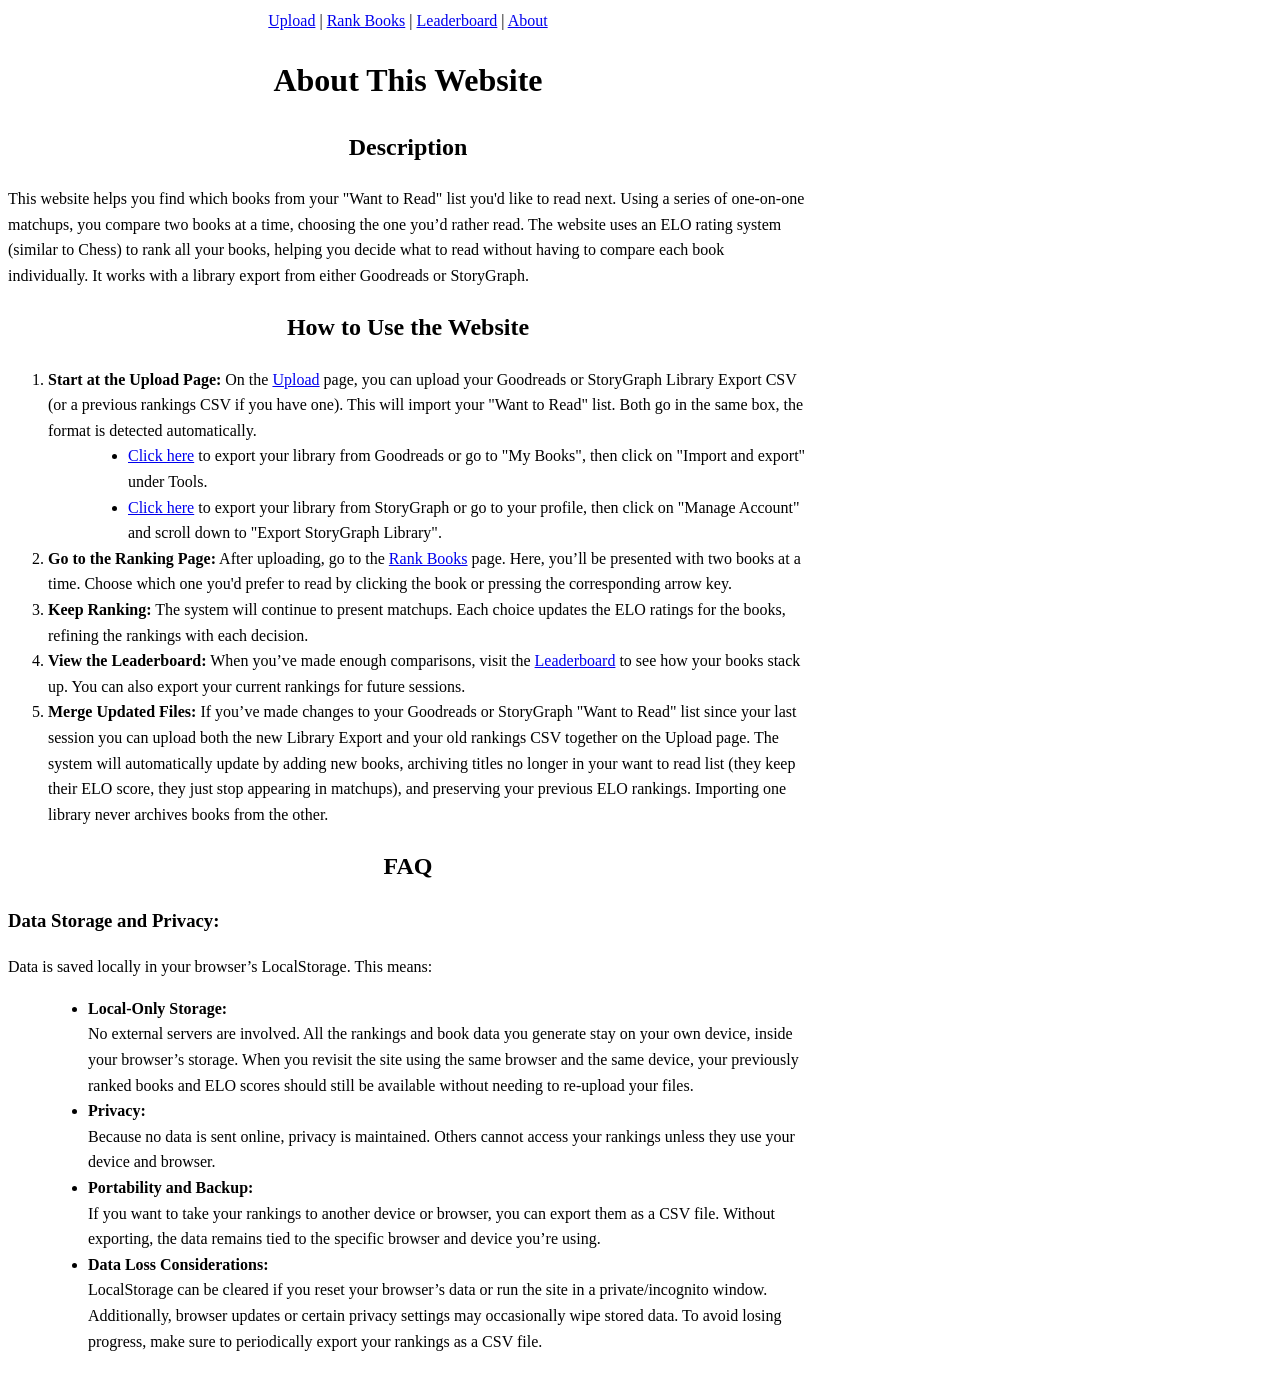
==== about.html @ 06711cfe "Add StoryGraph import and rename to To-Read ELO Ranker The site is no longer tied to Goodreads, so t" ====
<!DOCTYPE html>
<html lang="en">

<head>
    <meta charset="UTF-8">
    <meta name="viewport" content="width=device-width, initial-scale=1.0">
    <title>To-Read ELO Ranker - About</title>
    <link rel="stylesheet" href="css/styles.css">
    <style>
        body {
            max-width: 800px;
            line-height: 1.6;
        }

        h1,
        h2 {
            text-align: center;
        }

        section {
            margin-bottom: 20px;
        }

        ul {
            list-style-type: disc;
            margin-left: 40px;
        }
    </style>
</head>

<body>
    <nav style="text-align:center;">
        <a href="index.html">Upload</a> |
        <a href="ranking.html">Rank Books</a> |
        <a href="leaderboard.html">Leaderboard</a> |
        <a href="about.html">About</a>
    </nav>

    <h1>About This Website</h1>

    <section>
        <h2>Description</h2>
        <p>
            This website helps you find which books from your "Want to Read" list you'd like to read next.
            Using a series of one-on-one matchups, you compare two books at a time, choosing the one you’d rather read.
            The website uses an ELO rating system (similar to Chess) to rank all your books, helping you decide what to
            read without having to compare each book individually.
            It works with a library export from either Goodreads or StoryGraph.
        </p>
    </section>

    <section>
        <h2>How to Use the Website</h2>
        <ol>
            <li><strong>Start at the Upload Page:</strong> On the <a href="index.html">Upload</a> page,
                you can upload your Goodreads or StoryGraph Library Export CSV (or a previous rankings CSV if you
                have one). This will import your "Want to Read" list. Both go in the same box, the format is detected
                automatically.
                <ul>
                    <li><a href="https://www.goodreads.com/review/import">Click here</a> to export your library from
                        Goodreads or go to "My Books", then click on "Import and export" under Tools.</li>
                    <li><a href="https://app.thestorygraph.com/user-export">Click here</a> to export your library from
                        StoryGraph or go to your profile, then click on "Manage Account" and scroll down to "Export
                        StoryGraph Library".</li>
                </ul>
            </li>
            <li><strong>Go to the Ranking Page:</strong> After uploading, go to the <a href="ranking.html">Rank
                    Books</a> page.
                Here, you’ll be presented with two books at a time. Choose which one you'd prefer to read by clicking
                the book or
                pressing the corresponding arrow key.</li>
            <li><strong>Keep Ranking:</strong> The system will continue to present matchups. Each choice updates the ELO
                ratings
                for the books, refining the rankings with each decision.</li>
            <li><strong>View the Leaderboard:</strong> When you’ve made enough comparisons, visit the <a
                    href="leaderboard.html">Leaderboard</a>
                to see how your books stack up. You can also export your current rankings for future sessions.</li>
            <li><strong>Merge Updated Files:</strong> If you’ve made changes to your Goodreads or StoryGraph "Want to
                Read" list since your last session you can
                upload both the new Library Export and your old rankings CSV together on the Upload page.
                The system will automatically update by adding new books, archiving titles no longer in your want to read
                list (they keep their ELO score, they just stop appearing in matchups), and preserving your previous ELO
                rankings. Importing one library never archives books from the other.</li>
        </ol>
    </section>

    <section>
        <h2>FAQ</h2>
        <section id="faq-storage-privacy">
            <h3>Data Storage and Privacy:</h3>
            <p>
                Data is saved locally in your browser’s LocalStorage. This means:
            </p>
            <ul>
                <li><strong>Local-Only Storage:</strong><br>
                    No external servers are involved. All the rankings and book data you generate stay on your own
                    device, inside your browser’s storage.
                    When you revisit the site using the same browser and the same device, your previously ranked books
                    and ELO scores should still be
                    available without needing to re-upload your files.
                </li>
                <li><strong>Privacy:</strong><br>
                    Because no data is sent online, privacy is maintained. Others cannot access your rankings unless
                    they use your device and browser.
                </li>
                <li><strong>Portability and Backup:</strong><br>
                    If you want to take your rankings to another device or browser, you can export them as a CSV file.
                    Without exporting, the data remains
                    tied to the specific browser and device you’re using.
                </li>
                <li><strong>Data Loss Considerations:</strong><br>
                    LocalStorage can be cleared if you reset your browser’s data or run the site in a private/incognito
                    window. Additionally, browser updates
                    or certain privacy settings may occasionally wipe stored data. To avoid losing progress, make sure
                    to periodically export your rankings
                    as a CSV file.
                </li>
            </ul>
        </section>
    </section>
</body>

</html>
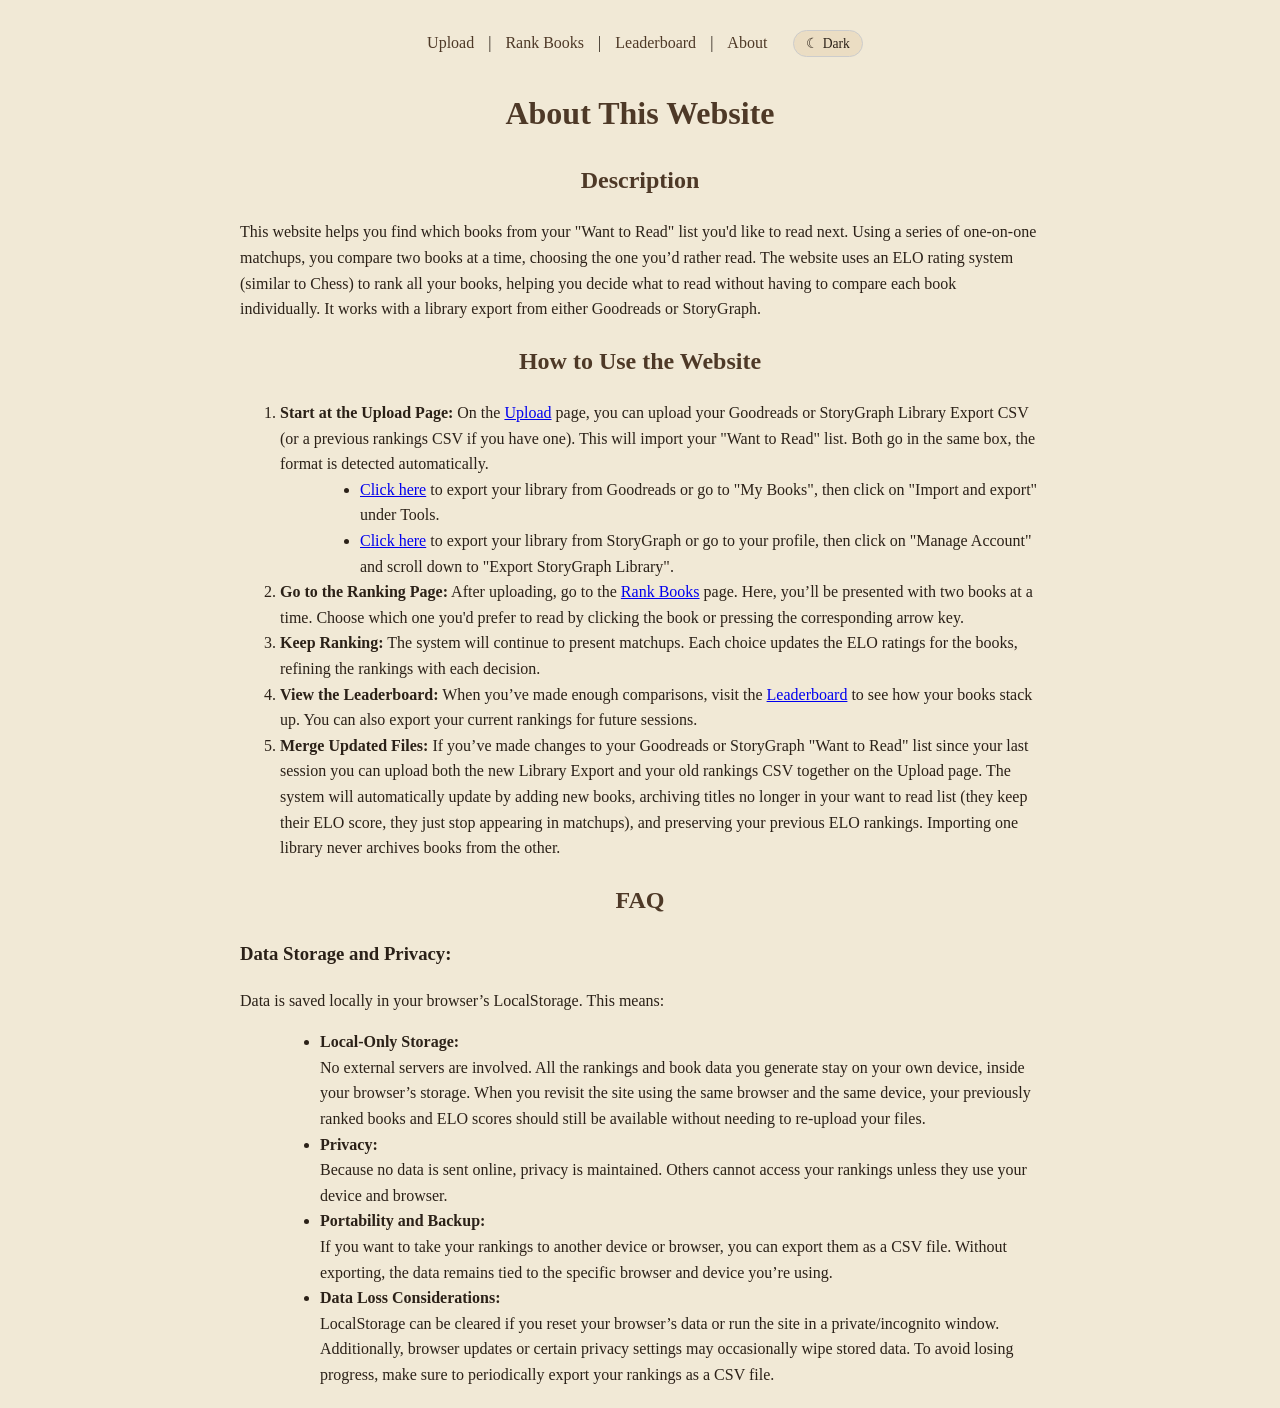
==== commit 4c126c16: "Add a dark theme and make the layout responsive Dark mode - Every colour in the site is now a custom" ====
--- a/about.html
+++ b/about.html
@@ -6,6 +6,8 @@
     <meta name="viewport" content="width=device-width, initial-scale=1.0">
     <title>To-Read ELO Ranker - About</title>
     <link rel="stylesheet" href="css/styles.css">
+    <!-- Applies the saved theme before first paint, so there is no flash -->
+    <script src="js/theme.js"></script>
     <style>
         body {
             max-width: 800px;
@@ -34,6 +36,7 @@
         <a href="ranking.html">Rank Books</a> |
         <a href="leaderboard.html">Leaderboard</a> |
         <a href="about.html">About</a>
+        <button type="button" class="theme-toggle">☾ Dark</button>
     </nav>
 
     <h1>About This Website</h1>
--- a/css/styles.css
+++ b/css/styles.css
@@ -0,0 +1,215 @@
+/* To-Read ELO Ranker
+   Every colour in the site is a token, so the dark theme is a swap of this
+   one block. Light is the default; js/theme.js stamps data-theme="dark" on
+   <html> before first paint. */
+
+:root {
+    --bg: #f1e9d6;
+    --text: #2b2118;
+    --heading: #4e3927;
+    --muted: #664b33;
+    --muted-soft: #666666;
+    --link: #4e3927;
+    --surface: #ebddc3;
+    --border: #cccccc;
+
+    --accent: #567749;
+    --accent-hover: #3d6d3d;
+    --accent-2: #6a9156;
+    --accent-text: #ffffff;
+
+    --btn-alt: #8b7150;
+    --btn-alt-hover: #74614b;
+
+    --highlight: #9fc48f;
+    --track: #e0d8c8;
+
+    --popup-bg: #ffffff;
+    --popup-border: #c0b090;
+    --popup-rule: #eeeeee;
+    --popup-text: #333333;
+    --popup-link-bg: #f4f1ea;
+    --popup-link-bg-hover: #e9e4d8;
+    --info-btn-bg: rgba(255, 255, 255, 0.9);
+    --info-btn-bg-hover: #ffffff;
+
+    --download: #4CAF50;
+    --danger: #ff4444;
+    --danger-text: #ffffff;
+
+    --status-neutral: #333333;
+    --status-ok: #1c7a1c;
+    --status-error: #b32020;
+
+    --switch-knob: #ffffff;
+    --switch-off: #cccccc;
+}
+
+[data-theme="dark"] {
+    --bg: #211a14;
+    --text: #ece2d0;
+    --heading: #e6d2ae;
+    --muted: #c3a883;
+    --muted-soft: #a5937b;
+    --link: #e6d2ae;
+    --surface: #362b21;
+    --border: #4b3d2e;
+
+    --accent: #6b9c5c;
+    --accent-hover: #7cb06b;
+    --accent-2: #8ab878;
+    --accent-text: #10160e;
+
+    --btn-alt: #7a6349;
+    --btn-alt-hover: #90775a;
+
+    --highlight: #46703a;
+    --track: #3a2e23;
+
+    --popup-bg: #2c231b;
+    --popup-border: #5a4835;
+    --popup-rule: #4b3d2e;
+    --popup-text: #ece2d0;
+    --popup-link-bg: #362b21;
+    --popup-link-bg-hover: #43362a;
+    --info-btn-bg: rgba(54, 43, 33, 0.92);
+    --info-btn-bg-hover: #43362a;
+
+    --download: #4f8f4a;
+    --danger: #c4544f;
+    --danger-text: #f7eeee;
+
+    --status-neutral: #ece2d0;
+    --status-ok: #7cc47c;
+    --status-error: #e08b8b;
+
+    --switch-knob: #ece2d0;
+    --switch-off: #5a4835;
+}
+
+/* Native controls, scrollbars and form widgets follow the theme too. */
+:root {
+    color-scheme: light;
+}
+
+[data-theme="dark"] {
+    color-scheme: dark;
+}
+
+body {
+    font-family: Georgia, serif;
+    max-width: 1000px;
+    margin: 20px auto;
+    padding: 0 20px;
+    line-height: 1.5;
+    background-color: var(--bg);
+    color: var(--text);
+}
+
+h1,
+h2 {
+    text-align: center;
+    color: var(--heading);
+}
+
+/* Was an inline style on the tagline of the upload and ranking pages. */
+.page-subtitle {
+    text-align: center;
+    color: var(--muted);
+}
+
+button {
+    cursor: pointer;
+    padding: 5px 10px;
+}
+
+nav {
+    text-align: center;
+    margin-bottom: 20px;
+    padding: 10px 0;
+    position: relative;
+    z-index: 100;
+}
+
+nav a {
+    margin: 0 10px;
+    text-decoration: none;
+    color: var(--link);
+}
+
+nav a:hover {
+    text-decoration: underline;
+}
+
+.theme-toggle {
+    margin-left: 12px;
+    padding: 4px 12px;
+    font-family: inherit;
+    font-size: 0.85em;
+    color: var(--text);
+    background-color: var(--surface);
+    border: 1px solid var(--border);
+    border-radius: 999px;
+    cursor: pointer;
+}
+
+.theme-toggle:hover {
+    background-color: var(--track);
+}
+
+/* ------------------------------------------------------------ upload page */
+
+.field-hint {
+    margin: 2px 0 0 0;
+    color: var(--muted);
+    font-size: 0.9em;
+}
+
+#status-message {
+    margin-top: 15px;
+    font-weight: bold;
+    min-height: 24px;
+    color: var(--status-neutral);
+}
+
+#status-message.is-ok {
+    color: var(--status-ok);
+}
+
+#status-message.is-error {
+    color: var(--status-error);
+}
+
+.btn-danger {
+    background-color: var(--danger);
+    color: var(--danger-text);
+    padding: 8px 16px;
+    border: none;
+    border-radius: 4px;
+}
+
+/* ------------------------------------------------------------- responsive */
+
+@media (max-width: 760px) {
+    body {
+        margin: 12px auto;
+        padding: 0 14px;
+    }
+
+    h1 {
+        font-size: 1.6em;
+    }
+
+    nav {
+        padding: 6px 0;
+    }
+
+    nav a {
+        display: inline-block;
+        margin: 4px 6px;
+    }
+
+    .theme-toggle {
+        margin-left: 6px;
+    }
+}
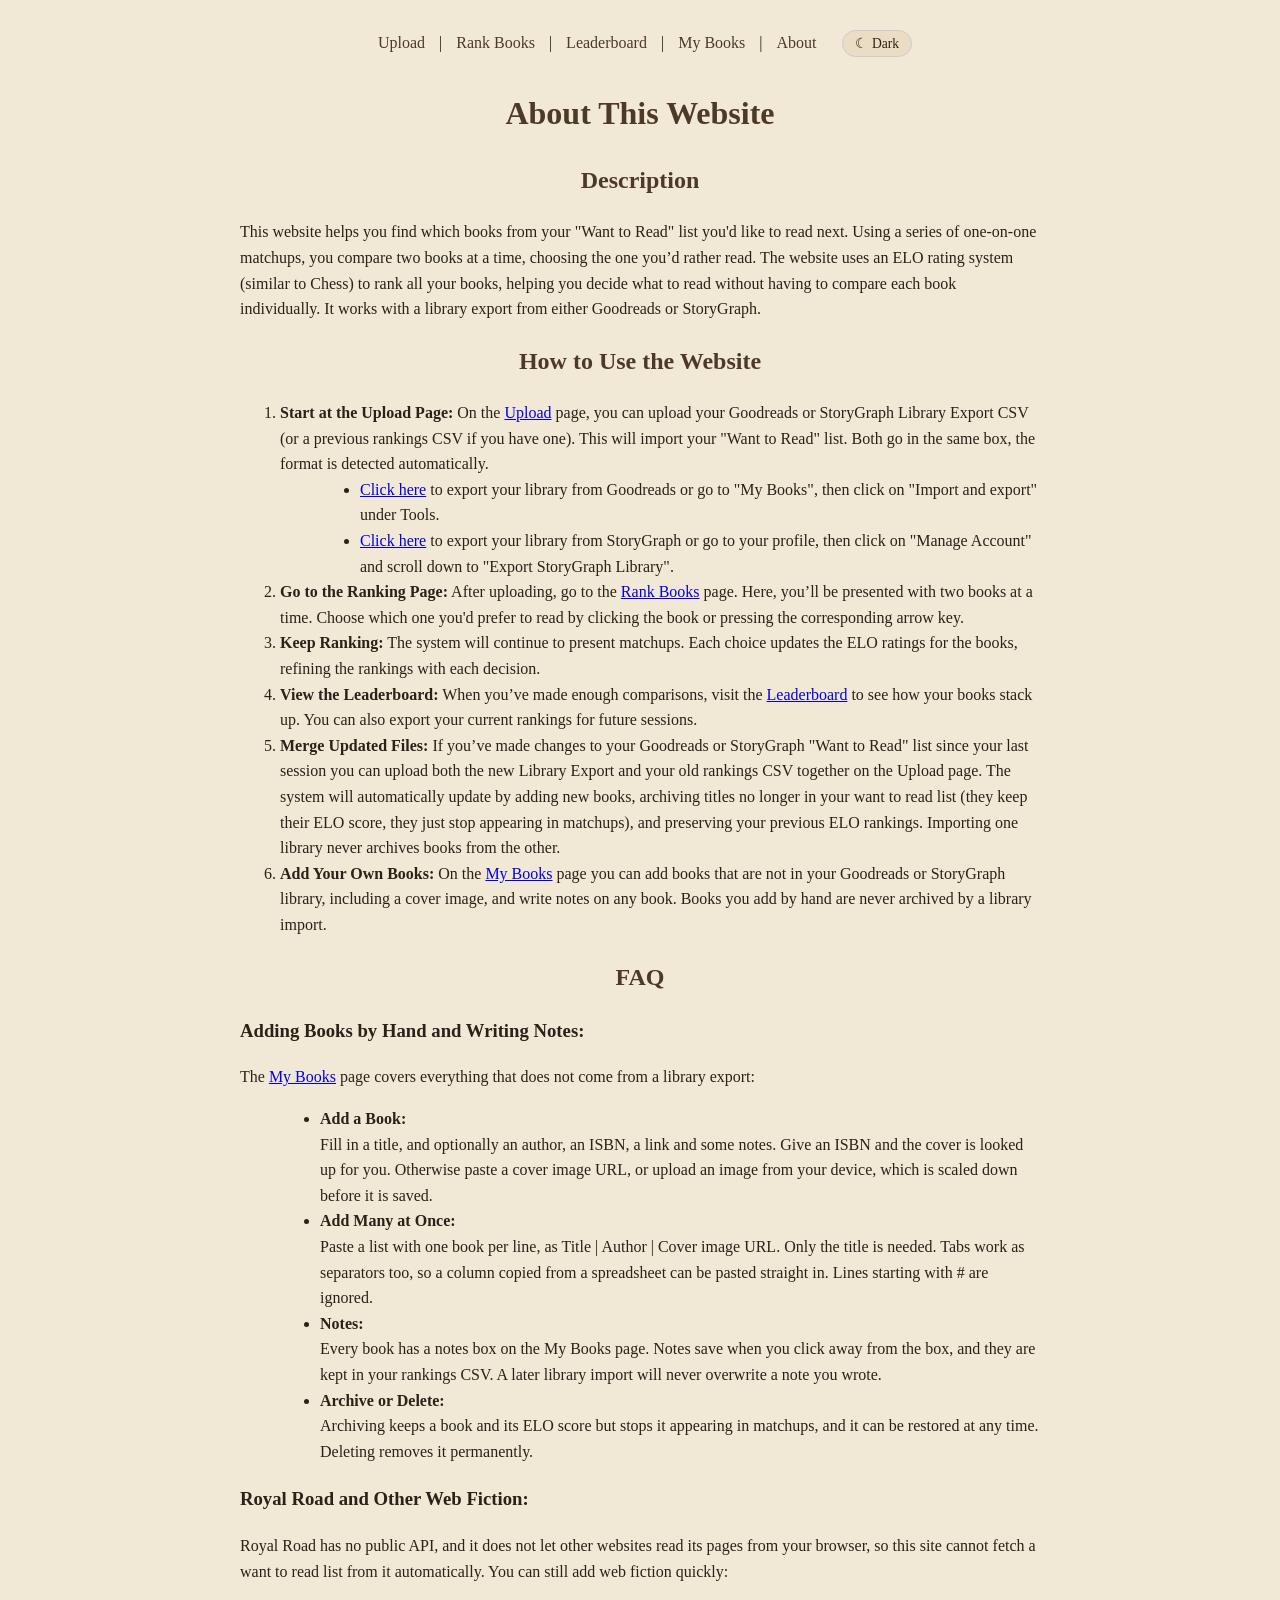
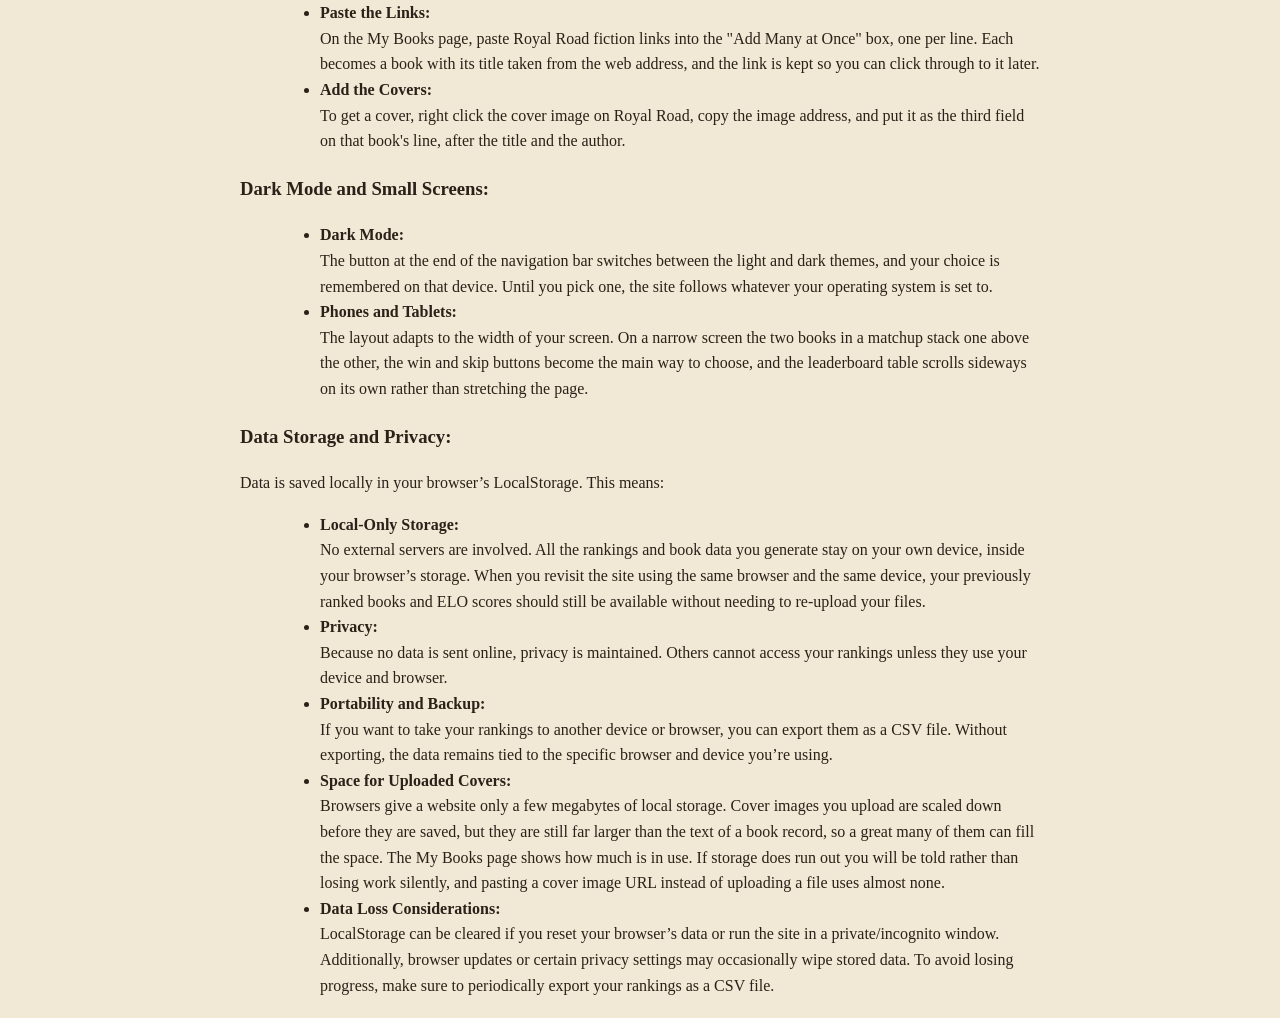
==== commit 79ea1a38: "Add custom books, notes and bulk adding New My Books page - Add a book by hand with an author, ISBN," ====
--- a/about.html
+++ b/about.html
@@ -35,6 +35,7 @@
         <a href="index.html">Upload</a> |
         <a href="ranking.html">Rank Books</a> |
         <a href="leaderboard.html">Leaderboard</a> |
+        <a href="books.html">My Books</a> |
         <a href="about.html">About</a>
         <button type="button" class="theme-toggle">☾ Dark</button>
     </nav>
@@ -84,11 +85,76 @@
                 The system will automatically update by adding new books, archiving titles no longer in your want to read
                 list (they keep their ELO score, they just stop appearing in matchups), and preserving your previous ELO
                 rankings. Importing one library never archives books from the other.</li>
+            <li><strong>Add Your Own Books:</strong> On the <a href="books.html">My Books</a> page you can add books
+                that are not in your Goodreads or StoryGraph library, including a cover image, and write notes on any
+                book. Books you add by hand are never archived by a library import.</li>
         </ol>
     </section>
 
     <section>
         <h2>FAQ</h2>
+        <section id="faq-my-books">
+            <h3>Adding Books by Hand and Writing Notes:</h3>
+            <p>
+                The <a href="books.html">My Books</a> page covers everything that does not come from a library export:
+            </p>
+            <ul>
+                <li><strong>Add a Book:</strong><br>
+                    Fill in a title, and optionally an author, an ISBN, a link and some notes. Give an ISBN and the
+                    cover is looked up for you. Otherwise paste a cover image URL, or upload an image from your device,
+                    which is scaled down before it is saved.
+                </li>
+                <li><strong>Add Many at Once:</strong><br>
+                    Paste a list with one book per line, as Title | Author | Cover image URL. Only the title is needed.
+                    Tabs work as separators too, so a column copied from a spreadsheet can be pasted straight in. Lines
+                    starting with # are ignored.
+                </li>
+                <li><strong>Notes:</strong><br>
+                    Every book has a notes box on the My Books page. Notes save when you click away from the box, and
+                    they are kept in your rankings CSV. A later library import will never overwrite a note you wrote.
+                </li>
+                <li><strong>Archive or Delete:</strong><br>
+                    Archiving keeps a book and its ELO score but stops it appearing in matchups, and it can be restored
+                    at any time. Deleting removes it permanently.
+                </li>
+            </ul>
+        </section>
+
+        <section id="faq-royal-road">
+            <h3>Royal Road and Other Web Fiction:</h3>
+            <p>
+                Royal Road has no public API, and it does not let other websites read its pages from your browser, so
+                this site cannot fetch a want to read list from it automatically. You can still add web fiction quickly:
+            </p>
+            <ul>
+                <li><strong>Paste the Links:</strong><br>
+                    On the My Books page, paste Royal Road fiction links into the "Add Many at Once" box, one per line.
+                    Each becomes a book with its title taken from the web address, and the link is kept so you can click
+                    through to it later.
+                </li>
+                <li><strong>Add the Covers:</strong><br>
+                    To get a cover, right click the cover image on Royal Road, copy the image address, and put it as the
+                    third field on that book's line, after the title and the author.
+                </li>
+            </ul>
+        </section>
+
+        <section id="faq-appearance">
+            <h3>Dark Mode and Small Screens:</h3>
+            <ul>
+                <li><strong>Dark Mode:</strong><br>
+                    The button at the end of the navigation bar switches between the light and dark themes, and your
+                    choice is remembered on that device. Until you pick one, the site follows whatever your operating
+                    system is set to.
+                </li>
+                <li><strong>Phones and Tablets:</strong><br>
+                    The layout adapts to the width of your screen. On a narrow screen the two books in a matchup stack
+                    one above the other, the win and skip buttons become the main way to choose, and the leaderboard
+                    table scrolls sideways on its own rather than stretching the page.
+                </li>
+            </ul>
+        </section>
+
         <section id="faq-storage-privacy">
             <h3>Data Storage and Privacy:</h3>
             <p>
@@ -111,6 +177,13 @@
                     Without exporting, the data remains
                     tied to the specific browser and device you’re using.
                 </li>
+                <li><strong>Space for Uploaded Covers:</strong><br>
+                    Browsers give a website only a few megabytes of local storage. Cover images you upload are scaled
+                    down before they are saved, but they are still far larger than the text of a book record, so a great
+                    many of them can fill the space. The My Books page shows how much is in use. If storage does run
+                    out you will be told rather than losing work silently, and pasting a cover image URL instead of
+                    uploading a file uses almost none.
+                </li>
                 <li><strong>Data Loss Considerations:</strong><br>
                     LocalStorage can be cleared if you reset your browser’s data or run the site in a private/incognito
                     window. Additionally, browser updates
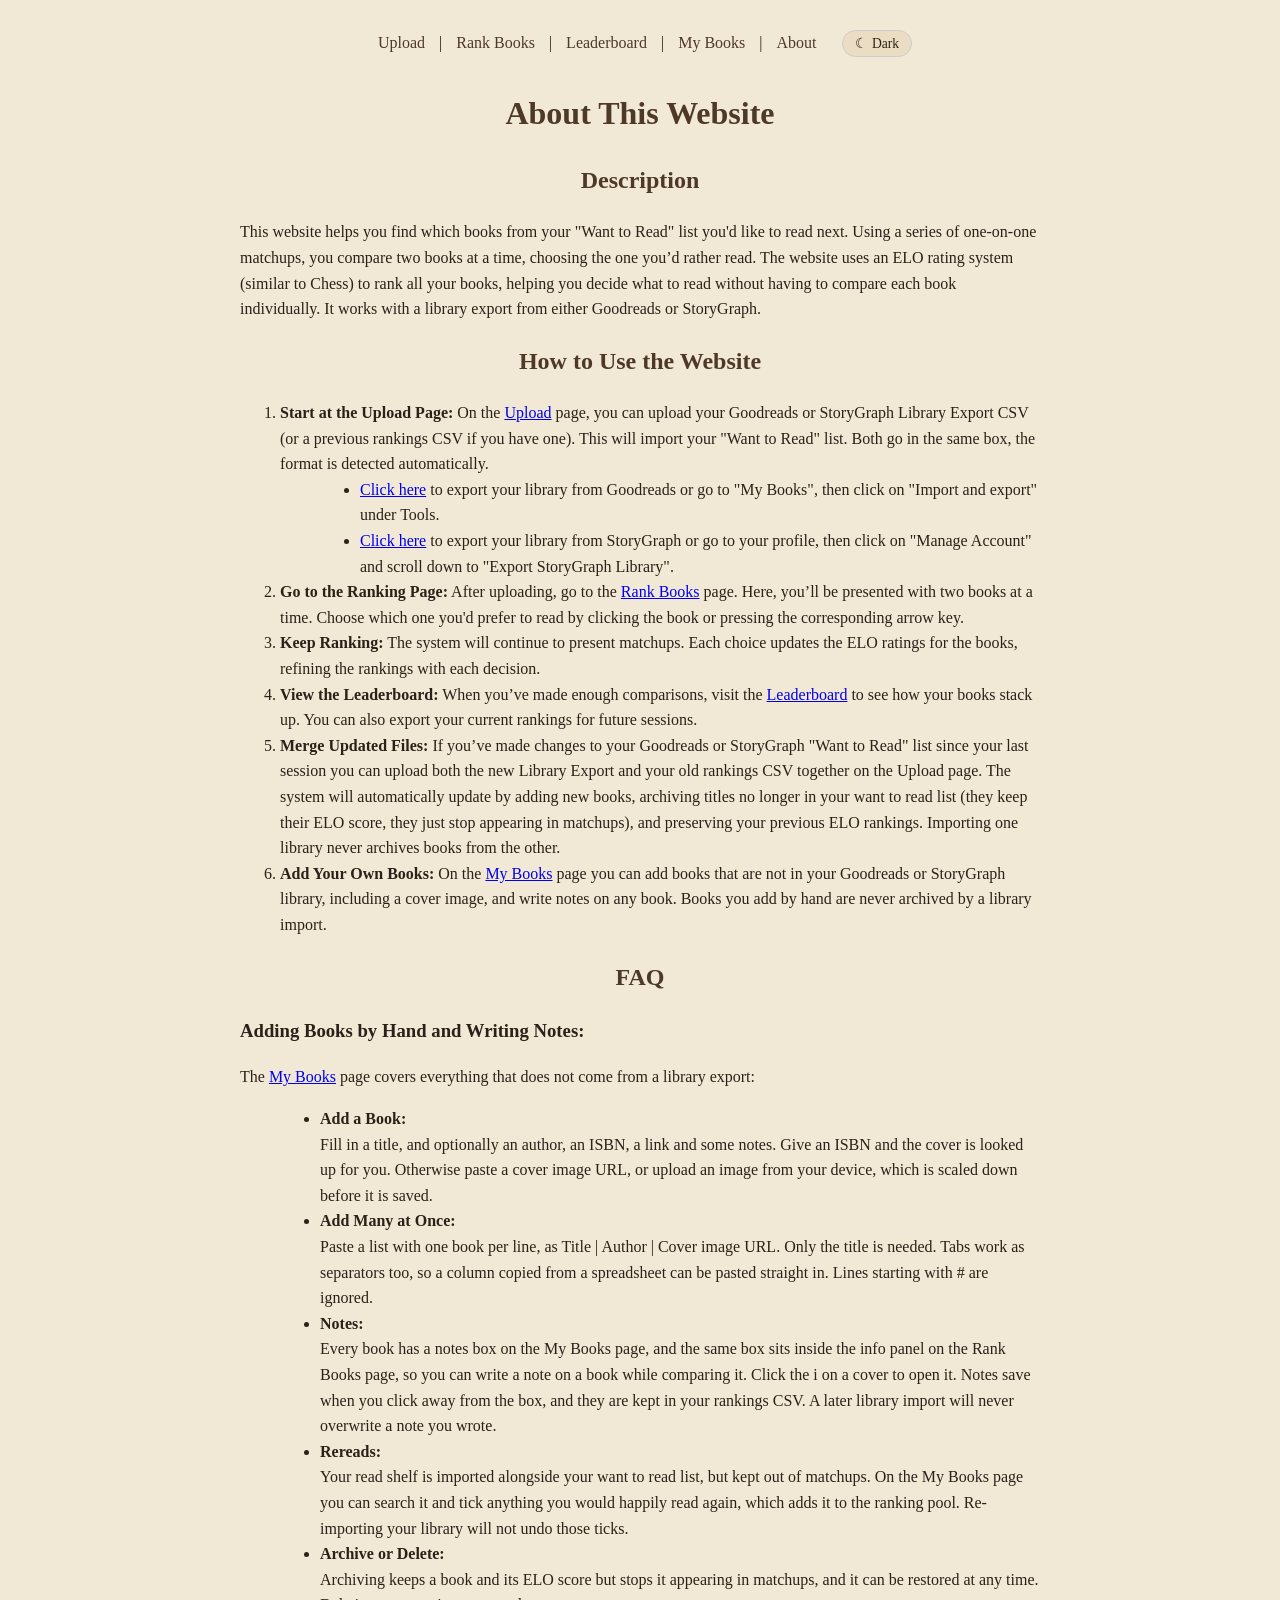
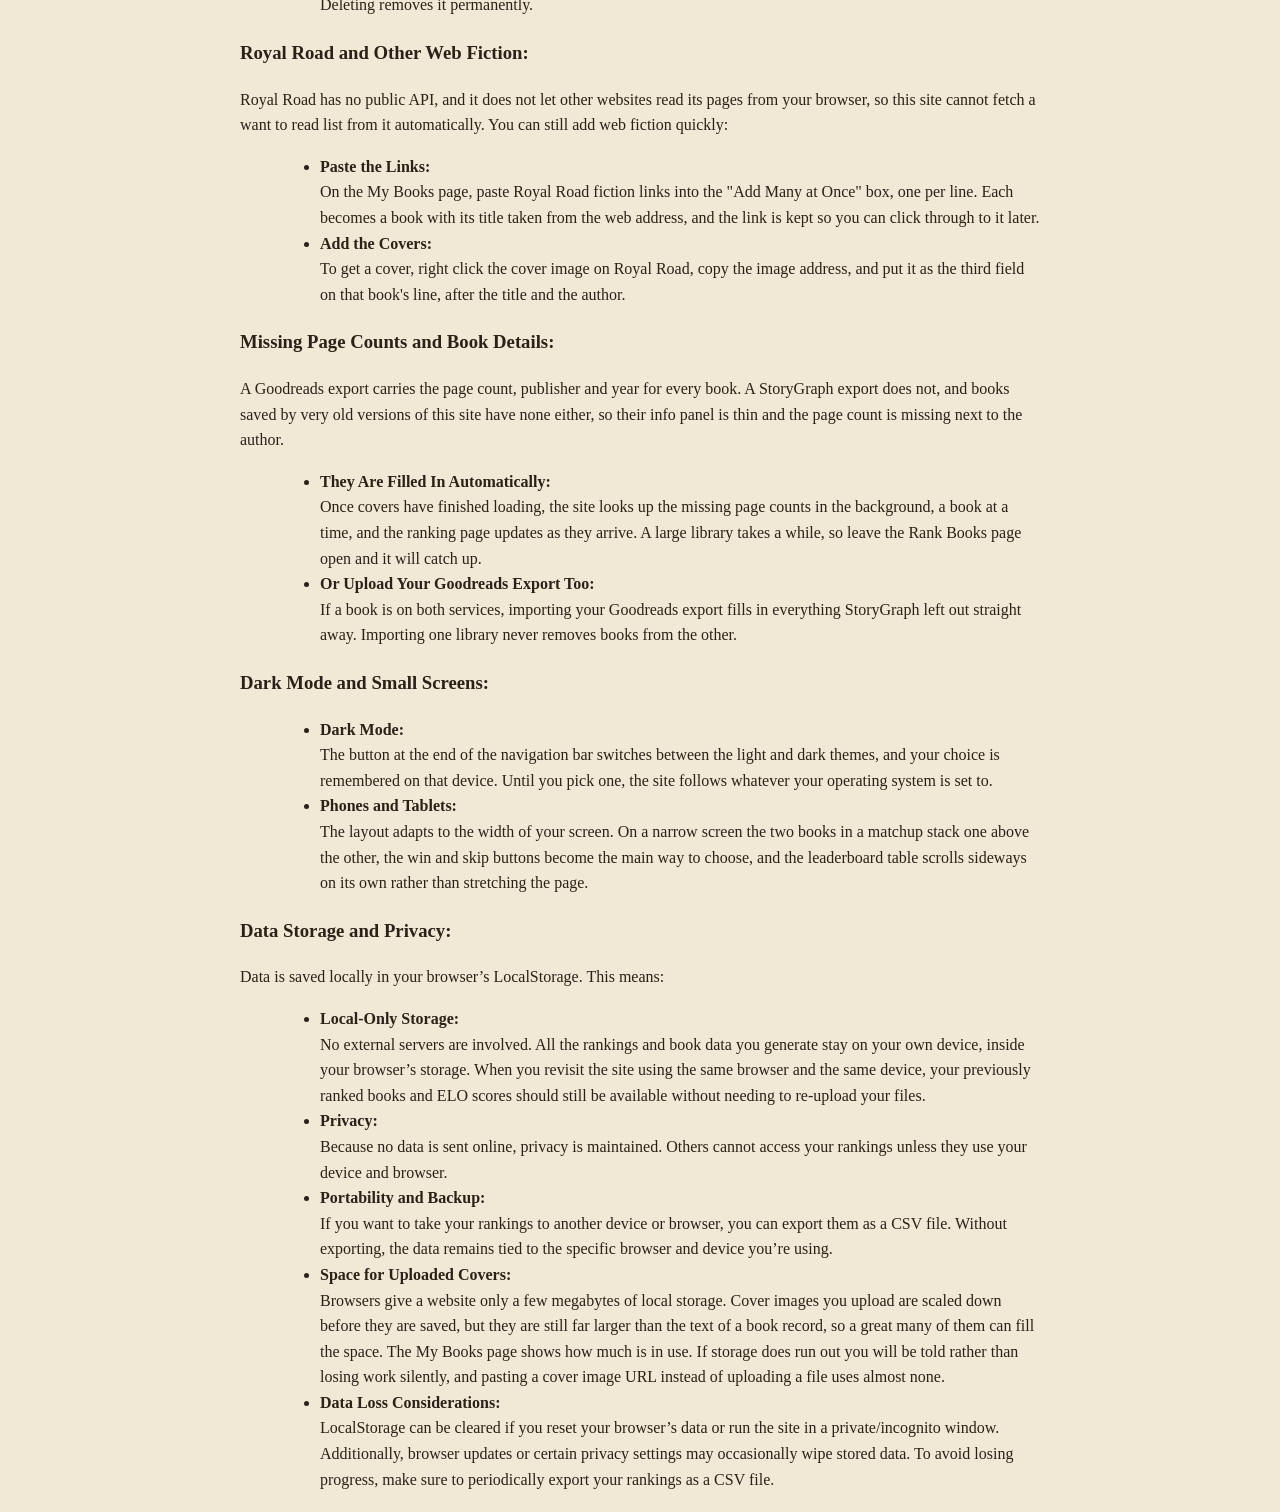
==== commit 7e1ef4c3: "Restore book details, add notes while ranking, and reread picking Missing page counts and the empty " ====
--- a/about.html
+++ b/about.html
@@ -110,8 +110,15 @@
                     starting with # are ignored.
                 </li>
                 <li><strong>Notes:</strong><br>
-                    Every book has a notes box on the My Books page. Notes save when you click away from the box, and
-                    they are kept in your rankings CSV. A later library import will never overwrite a note you wrote.
+                    Every book has a notes box on the My Books page, and the same box sits inside the info panel on the
+                    Rank Books page, so you can write a note on a book while comparing it. Click the i on a cover to
+                    open it. Notes save when you click away from the box, and they are kept in your rankings CSV. A
+                    later library import will never overwrite a note you wrote.
+                </li>
+                <li><strong>Rereads:</strong><br>
+                    Your read shelf is imported alongside your want to read list, but kept out of matchups. On the My
+                    Books page you can search it and tick anything you would happily read again, which adds it to the
+                    ranking pool. Re-importing your library will not undo those ticks.
                 </li>
                 <li><strong>Archive or Delete:</strong><br>
                     Archiving keeps a book and its ELO score but stops it appearing in matchups, and it can be restored
@@ -135,6 +142,26 @@
                 <li><strong>Add the Covers:</strong><br>
                     To get a cover, right click the cover image on Royal Road, copy the image address, and put it as the
                     third field on that book's line, after the title and the author.
+                </li>
+            </ul>
+        </section>
+
+        <section id="faq-missing-details">
+            <h3>Missing Page Counts and Book Details:</h3>
+            <p>
+                A Goodreads export carries the page count, publisher and year for every book. A StoryGraph export does
+                not, and books saved by very old versions of this site have none either, so their info panel is thin and
+                the page count is missing next to the author.
+            </p>
+            <ul>
+                <li><strong>They Are Filled In Automatically:</strong><br>
+                    Once covers have finished loading, the site looks up the missing page counts in the background, a
+                    book at a time, and the ranking page updates as they arrive. A large library takes a while, so
+                    leave the Rank Books page open and it will catch up.
+                </li>
+                <li><strong>Or Upload Your Goodreads Export Too:</strong><br>
+                    If a book is on both services, importing your Goodreads export fills in everything StoryGraph left
+                    out straight away. Importing one library never removes books from the other.
                 </li>
             </ul>
         </section>
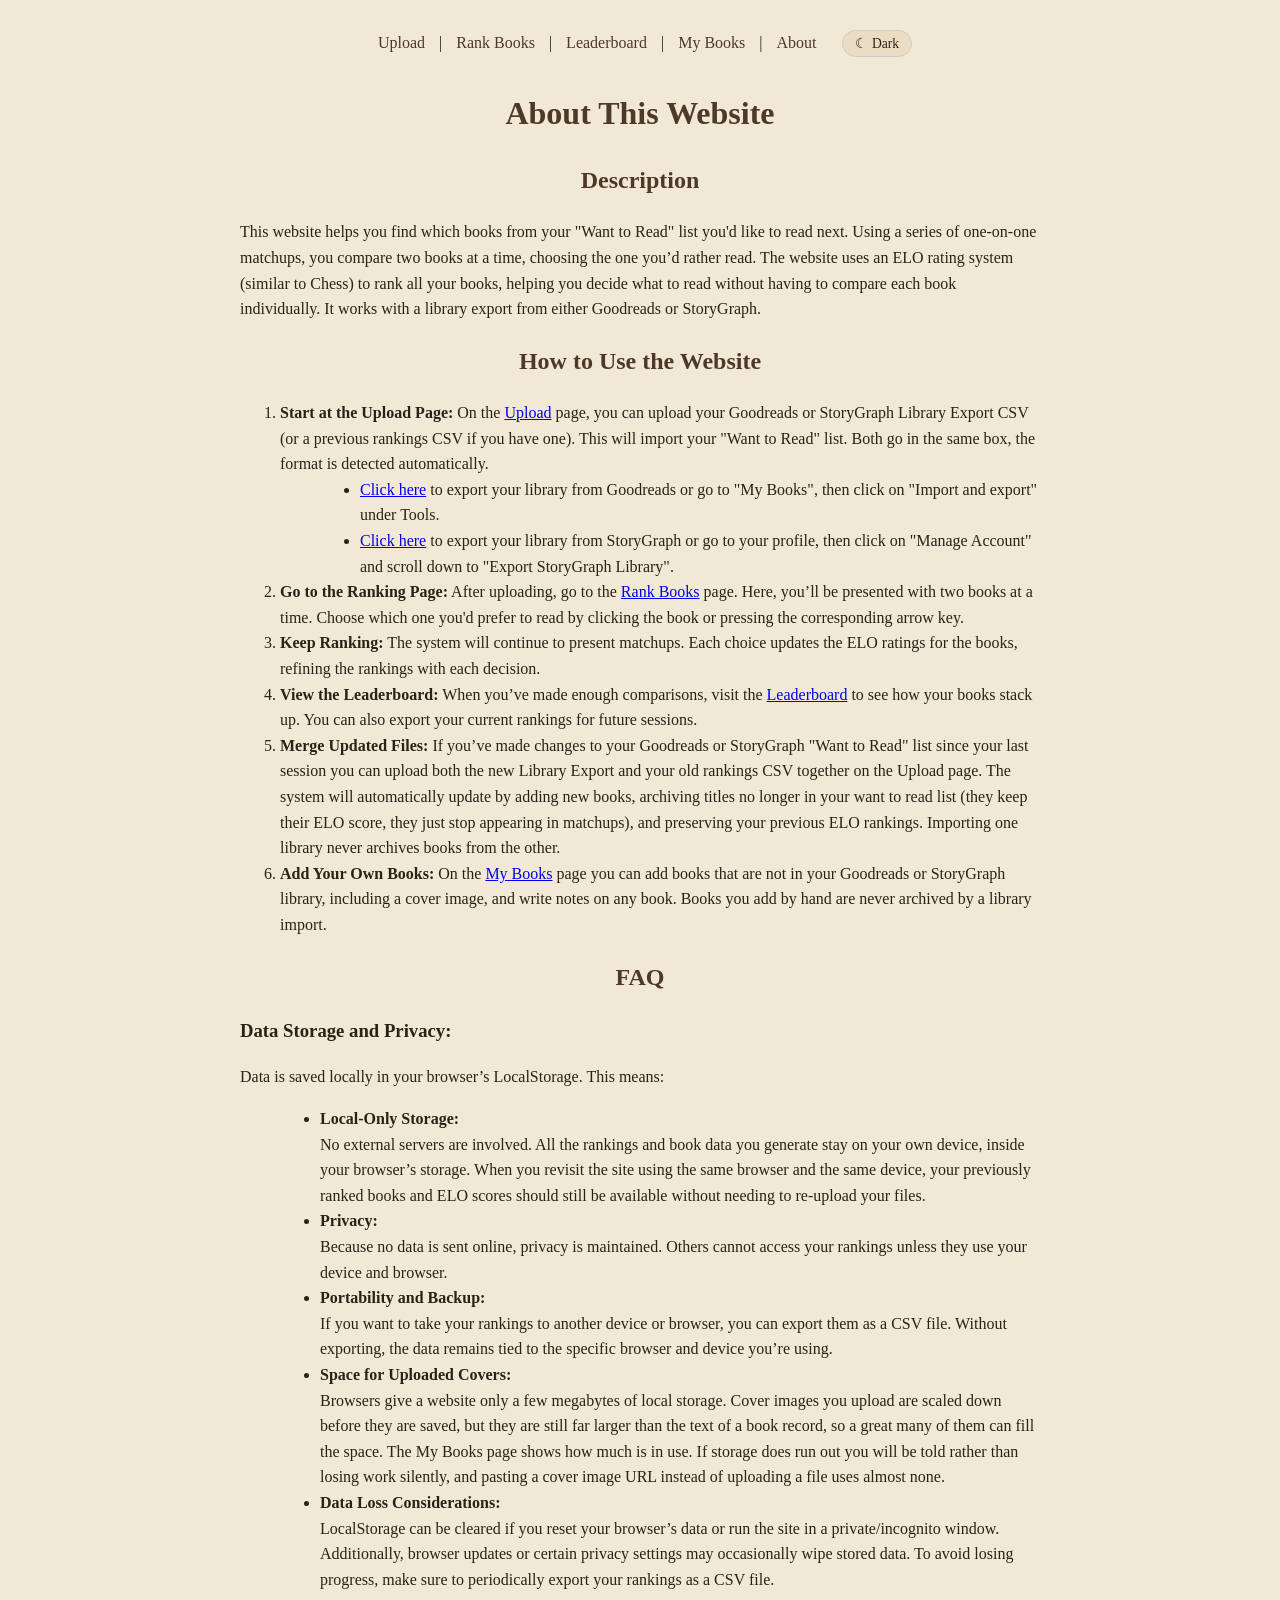
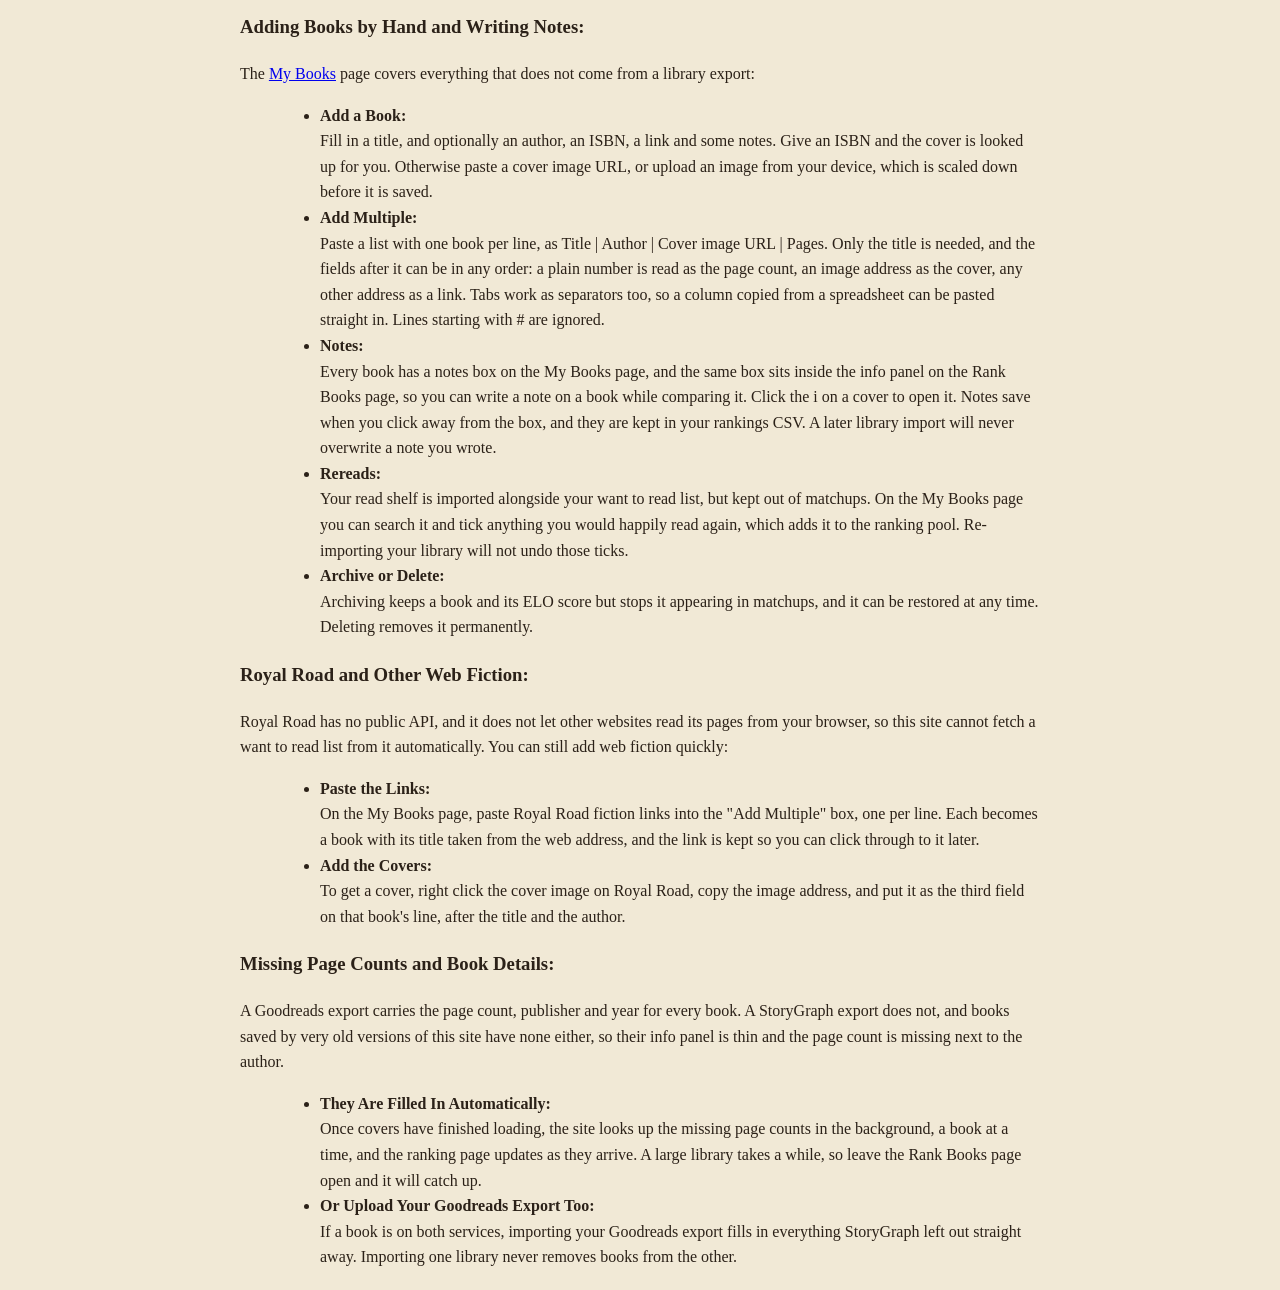
==== commit 47126eb8: "Tidy My Books, bulk page counts, and FAQ order - Rank Books notes box is now labelled "Notes:" with " ====
--- a/about.html
+++ b/about.html
@@ -93,95 +93,6 @@
 
     <section>
         <h2>FAQ</h2>
-        <section id="faq-my-books">
-            <h3>Adding Books by Hand and Writing Notes:</h3>
-            <p>
-                The <a href="books.html">My Books</a> page covers everything that does not come from a library export:
-            </p>
-            <ul>
-                <li><strong>Add a Book:</strong><br>
-                    Fill in a title, and optionally an author, an ISBN, a link and some notes. Give an ISBN and the
-                    cover is looked up for you. Otherwise paste a cover image URL, or upload an image from your device,
-                    which is scaled down before it is saved.
-                </li>
-                <li><strong>Add Many at Once:</strong><br>
-                    Paste a list with one book per line, as Title | Author | Cover image URL. Only the title is needed.
-                    Tabs work as separators too, so a column copied from a spreadsheet can be pasted straight in. Lines
-                    starting with # are ignored.
-                </li>
-                <li><strong>Notes:</strong><br>
-                    Every book has a notes box on the My Books page, and the same box sits inside the info panel on the
-                    Rank Books page, so you can write a note on a book while comparing it. Click the i on a cover to
-                    open it. Notes save when you click away from the box, and they are kept in your rankings CSV. A
-                    later library import will never overwrite a note you wrote.
-                </li>
-                <li><strong>Rereads:</strong><br>
-                    Your read shelf is imported alongside your want to read list, but kept out of matchups. On the My
-                    Books page you can search it and tick anything you would happily read again, which adds it to the
-                    ranking pool. Re-importing your library will not undo those ticks.
-                </li>
-                <li><strong>Archive or Delete:</strong><br>
-                    Archiving keeps a book and its ELO score but stops it appearing in matchups, and it can be restored
-                    at any time. Deleting removes it permanently.
-                </li>
-            </ul>
-        </section>
-
-        <section id="faq-royal-road">
-            <h3>Royal Road and Other Web Fiction:</h3>
-            <p>
-                Royal Road has no public API, and it does not let other websites read its pages from your browser, so
-                this site cannot fetch a want to read list from it automatically. You can still add web fiction quickly:
-            </p>
-            <ul>
-                <li><strong>Paste the Links:</strong><br>
-                    On the My Books page, paste Royal Road fiction links into the "Add Many at Once" box, one per line.
-                    Each becomes a book with its title taken from the web address, and the link is kept so you can click
-                    through to it later.
-                </li>
-                <li><strong>Add the Covers:</strong><br>
-                    To get a cover, right click the cover image on Royal Road, copy the image address, and put it as the
-                    third field on that book's line, after the title and the author.
-                </li>
-            </ul>
-        </section>
-
-        <section id="faq-missing-details">
-            <h3>Missing Page Counts and Book Details:</h3>
-            <p>
-                A Goodreads export carries the page count, publisher and year for every book. A StoryGraph export does
-                not, and books saved by very old versions of this site have none either, so their info panel is thin and
-                the page count is missing next to the author.
-            </p>
-            <ul>
-                <li><strong>They Are Filled In Automatically:</strong><br>
-                    Once covers have finished loading, the site looks up the missing page counts in the background, a
-                    book at a time, and the ranking page updates as they arrive. A large library takes a while, so
-                    leave the Rank Books page open and it will catch up.
-                </li>
-                <li><strong>Or Upload Your Goodreads Export Too:</strong><br>
-                    If a book is on both services, importing your Goodreads export fills in everything StoryGraph left
-                    out straight away. Importing one library never removes books from the other.
-                </li>
-            </ul>
-        </section>
-
-        <section id="faq-appearance">
-            <h3>Dark Mode and Small Screens:</h3>
-            <ul>
-                <li><strong>Dark Mode:</strong><br>
-                    The button at the end of the navigation bar switches between the light and dark themes, and your
-                    choice is remembered on that device. Until you pick one, the site follows whatever your operating
-                    system is set to.
-                </li>
-                <li><strong>Phones and Tablets:</strong><br>
-                    The layout adapts to the width of your screen. On a narrow screen the two books in a matchup stack
-                    one above the other, the win and skip buttons become the main way to choose, and the leaderboard
-                    table scrolls sideways on its own rather than stretching the page.
-                </li>
-            </ul>
-        </section>
-
         <section id="faq-storage-privacy">
             <h3>Data Storage and Privacy:</h3>
             <p>
@@ -220,6 +131,81 @@
                 </li>
             </ul>
         </section>
+
+        <section id="faq-my-books">
+            <h3>Adding Books by Hand and Writing Notes:</h3>
+            <p>
+                The <a href="books.html">My Books</a> page covers everything that does not come from a library export:
+            </p>
+            <ul>
+                <li><strong>Add a Book:</strong><br>
+                    Fill in a title, and optionally an author, an ISBN, a link and some notes. Give an ISBN and the
+                    cover is looked up for you. Otherwise paste a cover image URL, or upload an image from your device,
+                    which is scaled down before it is saved.
+                </li>
+                <li><strong>Add Multiple:</strong><br>
+                    Paste a list with one book per line, as Title | Author | Cover image URL | Pages. Only the title is
+                    needed, and the fields after it can be in any order: a plain number is read as the page count, an
+                    image address as the cover, any other address as a link. Tabs work as separators too, so a column
+                    copied from a spreadsheet can be pasted straight in. Lines starting with # are ignored.
+                </li>
+                <li><strong>Notes:</strong><br>
+                    Every book has a notes box on the My Books page, and the same box sits inside the info panel on the
+                    Rank Books page, so you can write a note on a book while comparing it. Click the i on a cover to
+                    open it. Notes save when you click away from the box, and they are kept in your rankings CSV. A
+                    later library import will never overwrite a note you wrote.
+                </li>
+                <li><strong>Rereads:</strong><br>
+                    Your read shelf is imported alongside your want to read list, but kept out of matchups. On the My
+                    Books page you can search it and tick anything you would happily read again, which adds it to the
+                    ranking pool. Re-importing your library will not undo those ticks.
+                </li>
+                <li><strong>Archive or Delete:</strong><br>
+                    Archiving keeps a book and its ELO score but stops it appearing in matchups, and it can be restored
+                    at any time. Deleting removes it permanently.
+                </li>
+            </ul>
+        </section>
+
+        <section id="faq-royal-road">
+            <h3>Royal Road and Other Web Fiction:</h3>
+            <p>
+                Royal Road has no public API, and it does not let other websites read its pages from your browser, so
+                this site cannot fetch a want to read list from it automatically. You can still add web fiction quickly:
+            </p>
+            <ul>
+                <li><strong>Paste the Links:</strong><br>
+                    On the My Books page, paste Royal Road fiction links into the "Add Multiple" box, one per line.
+                    Each becomes a book with its title taken from the web address, and the link is kept so you can click
+                    through to it later.
+                </li>
+                <li><strong>Add the Covers:</strong><br>
+                    To get a cover, right click the cover image on Royal Road, copy the image address, and put it as the
+                    third field on that book's line, after the title and the author.
+                </li>
+            </ul>
+        </section>
+
+        <section id="faq-missing-details">
+            <h3>Missing Page Counts and Book Details:</h3>
+            <p>
+                A Goodreads export carries the page count, publisher and year for every book. A StoryGraph export does
+                not, and books saved by very old versions of this site have none either, so their info panel is thin and
+                the page count is missing next to the author.
+            </p>
+            <ul>
+                <li><strong>They Are Filled In Automatically:</strong><br>
+                    Once covers have finished loading, the site looks up the missing page counts in the background, a
+                    book at a time, and the ranking page updates as they arrive. A large library takes a while, so
+                    leave the Rank Books page open and it will catch up.
+                </li>
+                <li><strong>Or Upload Your Goodreads Export Too:</strong><br>
+                    If a book is on both services, importing your Goodreads export fills in everything StoryGraph left
+                    out straight away. Importing one library never removes books from the other.
+                </li>
+            </ul>
+        </section>
+
     </section>
 </body>
 
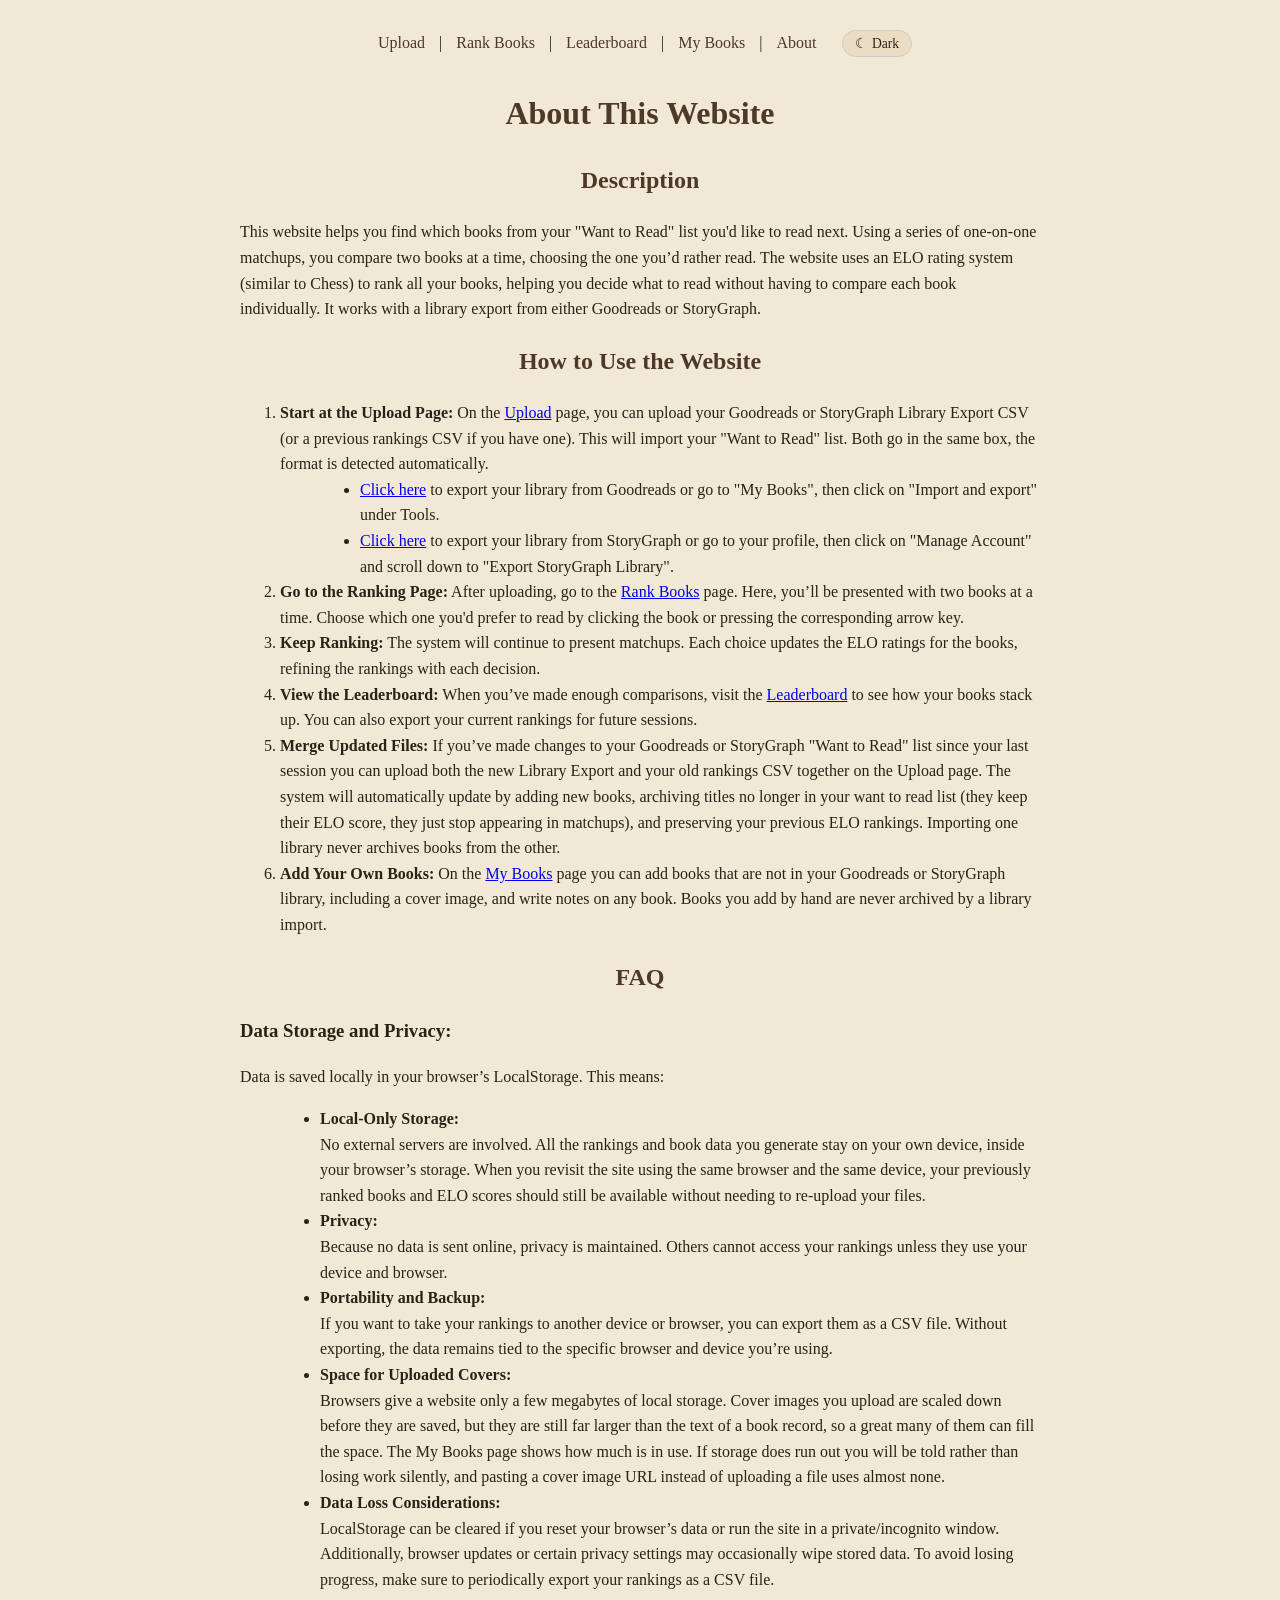
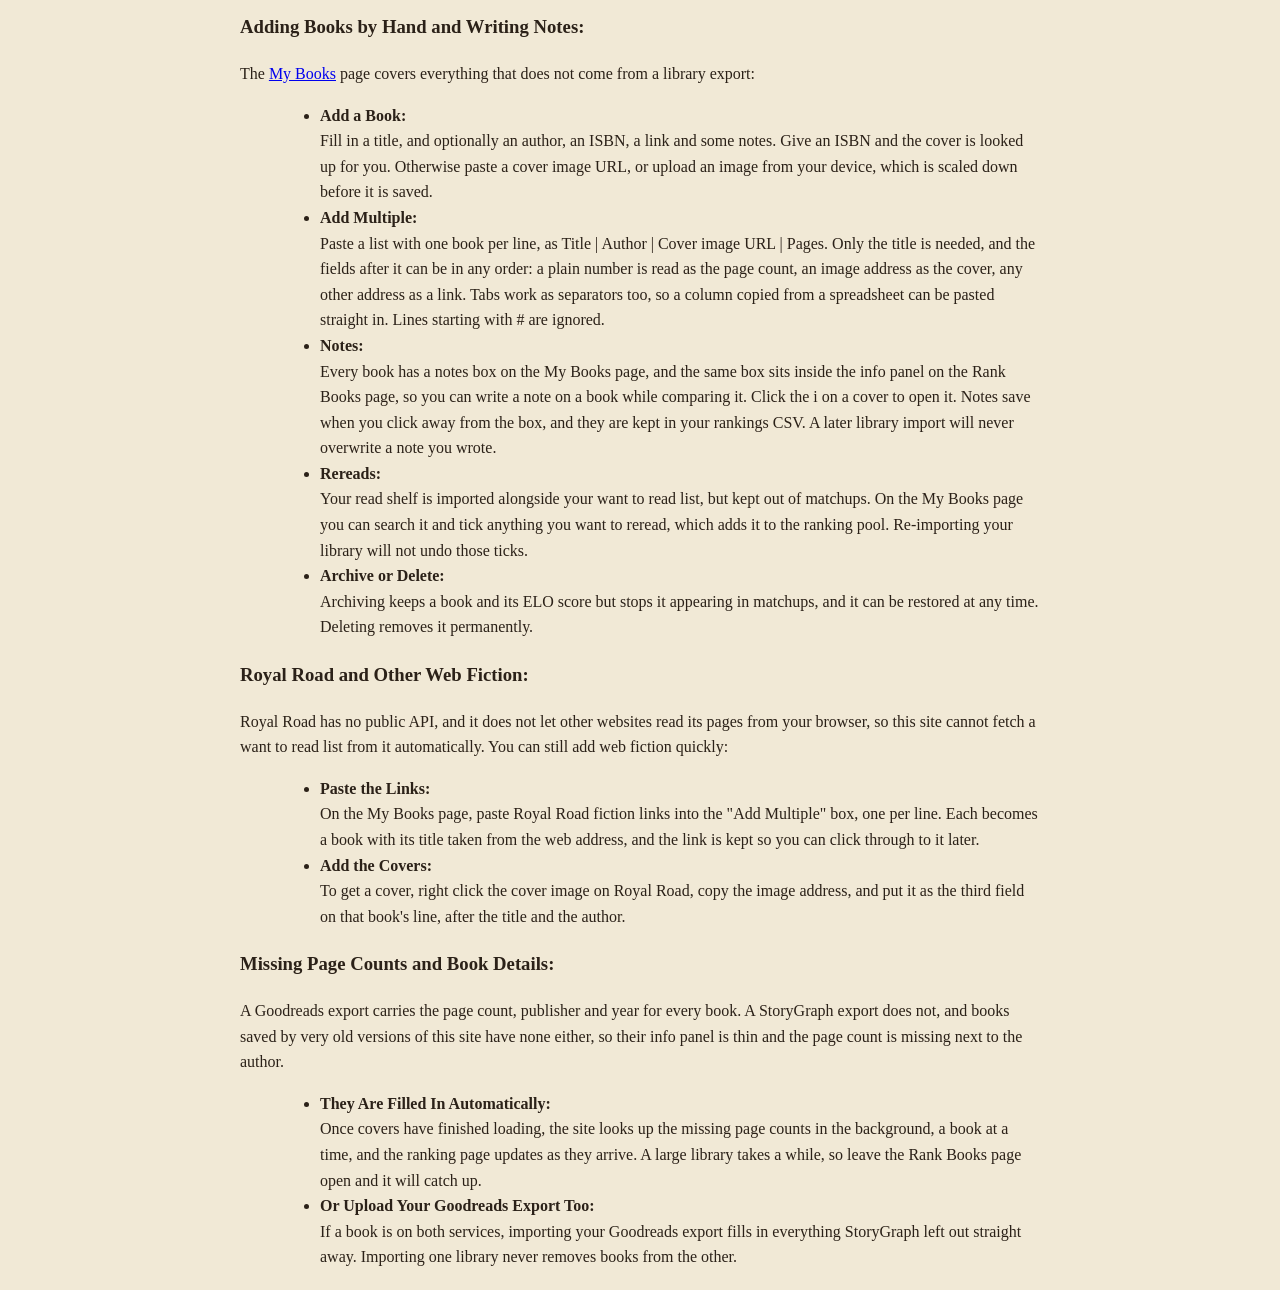
==== commit 806f4cda: "Match the about page reread wording to My Books Co-Authored-By: Claude Opus 5 <noreply@anthropic.com" ====
--- a/about.html
+++ b/about.html
@@ -157,7 +157,7 @@
                 </li>
                 <li><strong>Rereads:</strong><br>
                     Your read shelf is imported alongside your want to read list, but kept out of matchups. On the My
-                    Books page you can search it and tick anything you would happily read again, which adds it to the
+                    Books page you can search it and tick anything you want to reread, which adds it to the
                     ranking pool. Re-importing your library will not undo those ticks.
                 </li>
                 <li><strong>Archive or Delete:</strong><br>
